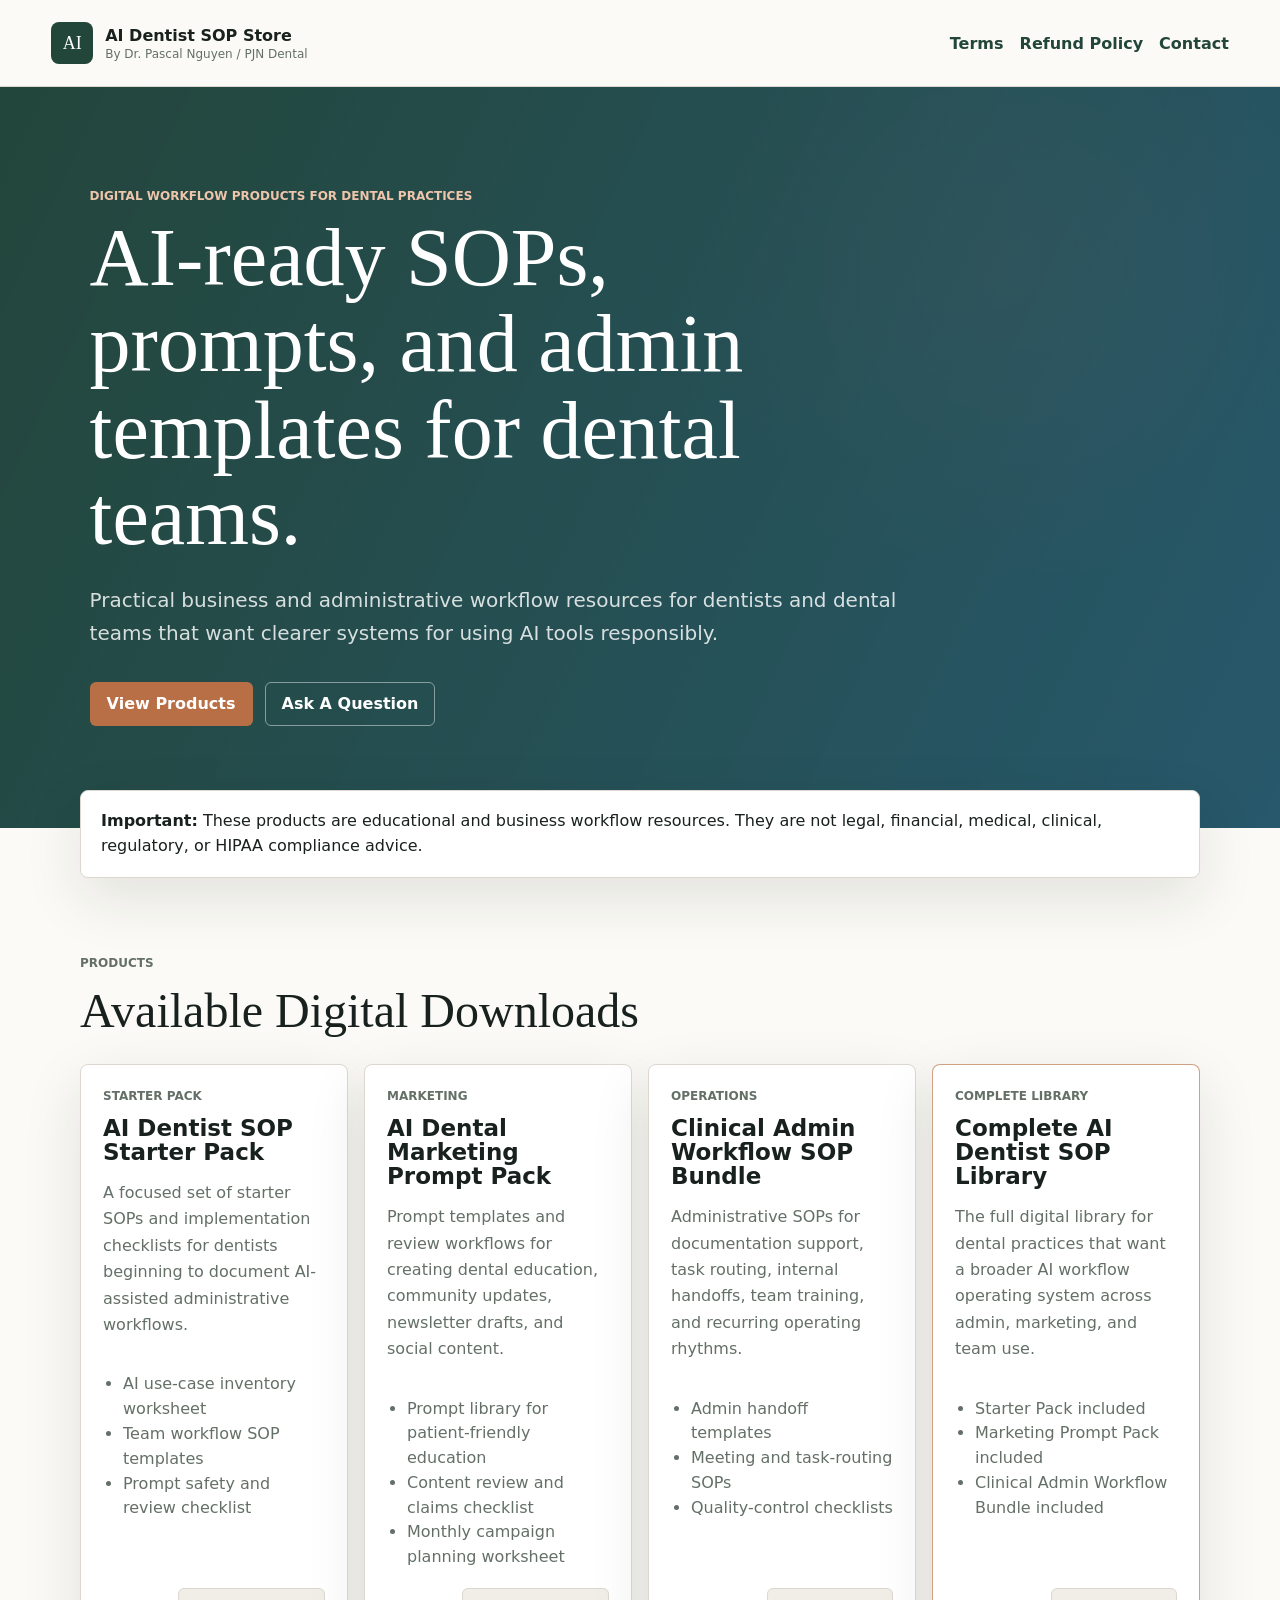
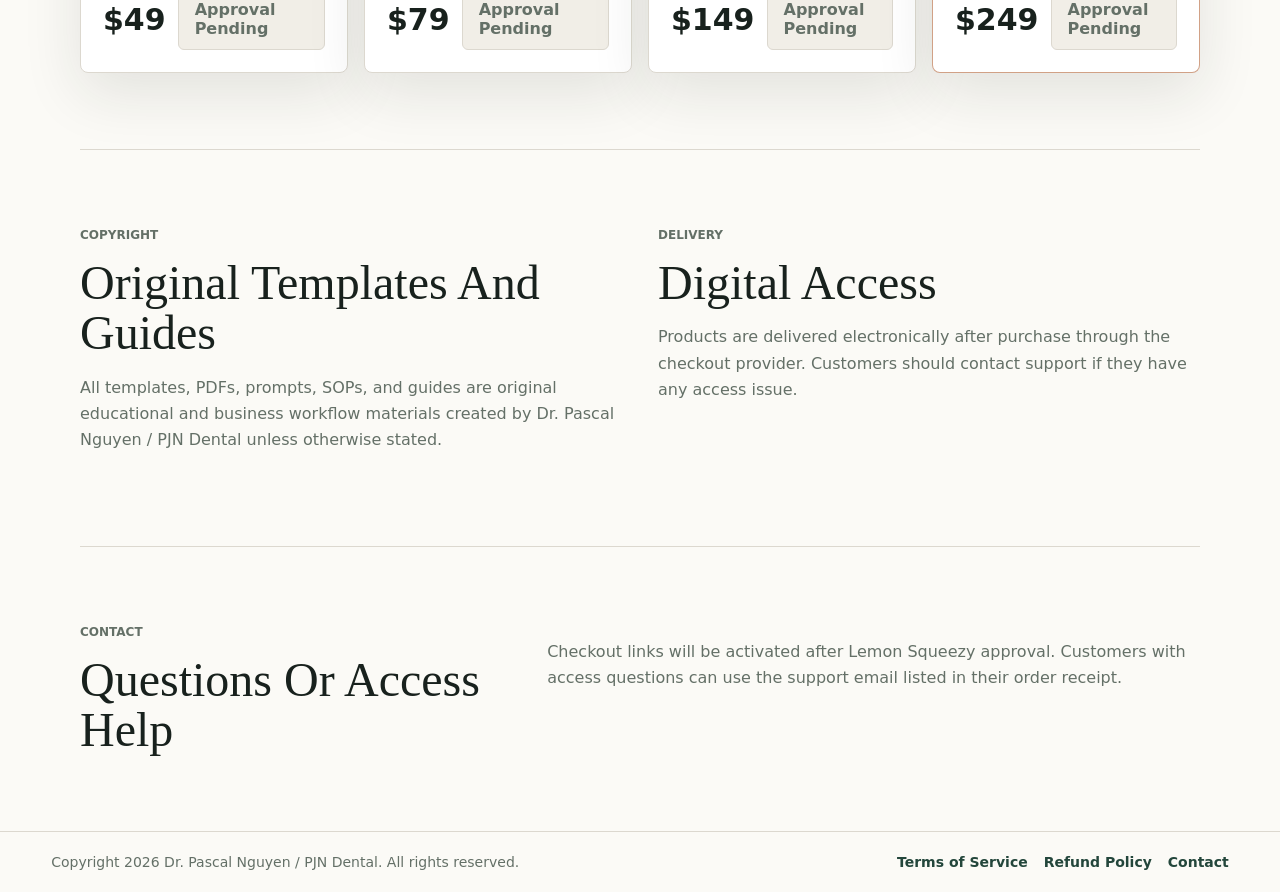
==== index.html @ 6eb7b1df "Initial SOP store - AI Dentist" ====
<!doctype html>
<html lang="en">
  <head>
    <meta charset="UTF-8" />
    <meta name="viewport" content="width=device-width, initial-scale=1.0" />
    <title>AI Dentist SOP Store</title>
    <meta
      name="description"
      content="Digital SOPs, prompts, and workflow templates for dental teams using AI in business and administrative operations."
    />
    <link rel="stylesheet" href="./styles.css" />
  </head>
  <body>
    <header class="site-header">
      <a class="brand" href="./index.html" aria-label="AI Dentist SOP Store home">
        <span class="brand-mark">AI</span>
        <span>
          <strong>AI Dentist SOP Store</strong>
          <small>By Dr. Pascal Nguyen / PJN Dental</small>
        </span>
      </a>
      <nav aria-label="Store policies">
        <a href="./terms.html">Terms</a>
        <a href="./refund-policy.html">Refund Policy</a>
        <a href="#contact">Contact</a>
      </nav>
    </header>

    <main>
      <section class="hero">
        <p class="eyebrow">Digital workflow products for dental practices</p>
        <h1>AI-ready SOPs, prompts, and admin templates for dental teams.</h1>
        <p class="hero-copy">
          Practical business and administrative workflow resources for dentists and dental teams that want clearer systems for using AI tools responsibly.
        </p>
        <div class="hero-actions">
          <a class="button primary" href="#products">View Products</a>
          <a class="button secondary" href="#contact">Ask A Question</a>
        </div>
      </section>

      <section class="notice" aria-label="Important product boundary">
        <strong>Important:</strong>
        These products are educational and business workflow resources. They are not legal, financial, medical, clinical, regulatory, or HIPAA compliance advice.
      </section>

      <section id="products" class="section">
        <div class="section-heading">
          <p class="eyebrow">Products</p>
          <h2>Available Digital Downloads</h2>
        </div>

        <div class="product-grid">
          <article class="product-card">
            <div>
              <p class="product-type">Starter Pack</p>
              <h3>AI Dentist SOP Starter Pack</h3>
              <p>
                A focused set of starter SOPs and implementation checklists for dentists beginning to document AI-assisted administrative workflows.
              </p>
            </div>
            <ul>
              <li>AI use-case inventory worksheet</li>
              <li>Team workflow SOP templates</li>
              <li>Prompt safety and review checklist</li>
            </ul>
            <div class="product-footer">
              <strong>$49</strong>
              <span class="button disabled" aria-label="Checkout opens after Lemon Squeezy approval">Approval Pending</span>
            </div>
          </article>

          <article class="product-card">
            <div>
              <p class="product-type">Marketing</p>
              <h3>AI Dental Marketing Prompt Pack</h3>
              <p>
                Prompt templates and review workflows for creating dental education, community updates, newsletter drafts, and social content.
              </p>
            </div>
            <ul>
              <li>Prompt library for patient-friendly education</li>
              <li>Content review and claims checklist</li>
              <li>Monthly campaign planning worksheet</li>
            </ul>
            <div class="product-footer">
              <strong>$79</strong>
              <span class="button disabled" aria-label="Checkout opens after Lemon Squeezy approval">Approval Pending</span>
            </div>
          </article>

          <article class="product-card">
            <div>
              <p class="product-type">Operations</p>
              <h3>Clinical Admin Workflow SOP Bundle</h3>
              <p>
                Administrative SOPs for documentation support, task routing, internal handoffs, team training, and recurring operating rhythms.
              </p>
            </div>
            <ul>
              <li>Admin handoff templates</li>
              <li>Meeting and task-routing SOPs</li>
              <li>Quality-control checklists</li>
            </ul>
            <div class="product-footer">
              <strong>$149</strong>
              <span class="button disabled" aria-label="Checkout opens after Lemon Squeezy approval">Approval Pending</span>
            </div>
          </article>

          <article class="product-card featured">
            <div>
              <p class="product-type">Complete Library</p>
              <h3>Complete AI Dentist SOP Library</h3>
              <p>
                The full digital library for dental practices that want a broader AI workflow operating system across admin, marketing, and team use.
              </p>
            </div>
            <ul>
              <li>Starter Pack included</li>
              <li>Marketing Prompt Pack included</li>
              <li>Clinical Admin Workflow Bundle included</li>
            </ul>
            <div class="product-footer">
              <strong>$249</strong>
              <span class="button disabled" aria-label="Checkout opens after Lemon Squeezy approval">Approval Pending</span>
            </div>
          </article>
        </div>
      </section>

      <section class="section split">
        <div>
          <p class="eyebrow">Copyright</p>
          <h2>Original Templates And Guides</h2>
          <p>
            All templates, PDFs, prompts, SOPs, and guides are original educational and business workflow materials created by Dr. Pascal Nguyen / PJN Dental unless otherwise stated.
          </p>
        </div>
        <div>
          <p class="eyebrow">Delivery</p>
          <h2>Digital Access</h2>
          <p>
            Products are delivered electronically after purchase through the checkout provider. Customers should contact support if they have any access issue.
          </p>
        </div>
      </section>

      <section id="contact" class="section contact-band">
        <div>
          <p class="eyebrow">Contact</p>
          <h2>Questions Or Access Help</h2>
        </div>
        <p>
          Checkout links will be activated after Lemon Squeezy approval. Customers with access questions can use the support email listed in their order receipt.
        </p>
      </section>
    </main>

    <footer class="site-footer">
      <span>Copyright 2026 Dr. Pascal Nguyen / PJN Dental. All rights reserved.</span>
      <span>
        <a href="./terms.html">Terms of Service</a>
        <a href="./refund-policy.html">Refund Policy</a>
        <a href="#contact">Contact</a>
      </span>
    </footer>
  </body>
</html>
---- styles.css ----
:root {
  --ink: #18211d;
  --muted: #647067;
  --paper: #fbfaf6;
  --surface: #ffffff;
  --pine: #23463b;
  --blue: #285c76;
  --copper: #b86f45;
  --line: #dcd8cf;
  --shadow: 0 20px 60px rgba(24, 33, 29, 0.11);
}

* {
  box-sizing: border-box;
}

html {
  scroll-behavior: smooth;
}

body {
  margin: 0;
  color: var(--ink);
  background: var(--paper);
  font-family: Inter, ui-sans-serif, system-ui, -apple-system, BlinkMacSystemFont, "Segoe UI", sans-serif;
  letter-spacing: 0;
}

a {
  color: inherit;
}

.site-header,
.site-footer {
  display: flex;
  align-items: center;
  justify-content: space-between;
  gap: 24px;
  padding: 22px clamp(18px, 4vw, 56px);
}

.site-header {
  position: sticky;
  top: 0;
  z-index: 5;
  background: rgba(251, 250, 246, 0.93);
  border-bottom: 1px solid var(--line);
  backdrop-filter: blur(14px);
}

.brand {
  display: inline-flex;
  align-items: center;
  gap: 12px;
  text-decoration: none;
}

.brand-mark {
  width: 42px;
  height: 42px;
  display: grid;
  place-items: center;
  color: #fff;
  background: var(--pine);
  border-radius: 8px;
  font-family: Georgia, "Times New Roman", serif;
  font-size: 18px;
}

.brand strong,
.brand small {
  display: block;
}

.brand small {
  margin-top: 2px;
  color: var(--muted);
  font-size: 12px;
}

nav,
.site-footer span:last-child {
  display: flex;
  flex-wrap: wrap;
  gap: 16px;
}

nav a,
.site-footer a {
  color: var(--pine);
  font-weight: 700;
  text-decoration: none;
}

nav a:hover,
.site-footer a:hover {
  text-decoration: underline;
}

.hero {
  min-height: 70vh;
  display: grid;
  align-content: center;
  padding: clamp(56px, 8vw, 112px) clamp(18px, 7vw, 96px);
  color: #fff;
  background:
    linear-gradient(115deg, rgba(35, 70, 59, 0.97), rgba(40, 92, 118, 0.82)),
    radial-gradient(circle at 78% 24%, rgba(184, 111, 69, 0.45), transparent 28%),
    var(--pine);
}

.hero > * {
  max-width: 820px;
}

.eyebrow {
  margin: 0 0 12px;
  color: var(--copper);
  text-transform: uppercase;
  font-size: 12px;
  font-weight: 800;
  letter-spacing: 0;
}

.hero .eyebrow {
  color: #efc5ab;
}

h1,
h2,
h3,
p {
  overflow-wrap: anywhere;
}

h1,
h2,
h3 {
  margin: 0;
  line-height: 1.05;
}

h1,
h2 {
  font-family: Georgia, "Times New Roman", serif;
  font-weight: 500;
}

h1 {
  font-size: clamp(42px, 7vw, 82px);
  max-width: 930px;
}

h2 {
  font-size: clamp(30px, 4vw, 48px);
}

h3 {
  font-size: 23px;
}

.hero-copy,
.section p,
.product-card p,
.policy-body p,
.policy-body li {
  color: var(--muted);
  line-height: 1.65;
}

.hero-copy {
  color: rgba(255, 255, 255, 0.82);
  margin: 24px 0 0;
  font-size: 20px;
}

.hero-actions {
  display: flex;
  flex-wrap: wrap;
  gap: 12px;
  margin-top: 32px;
}

.button {
  min-height: 44px;
  display: inline-flex;
  align-items: center;
  justify-content: center;
  padding: 11px 16px;
  border: 1px solid transparent;
  border-radius: 6px;
  font-weight: 800;
  text-decoration: none;
}

.button.primary {
  color: #fff;
  background: var(--copper);
}

.button.disabled {
  color: var(--muted);
  background: #f1eee7;
  border-color: var(--line);
}

.button.secondary {
  color: #fff;
  border-color: rgba(255, 255, 255, 0.45);
}

.notice {
  margin: -38px auto 0;
  width: min(1120px, calc(100% - 36px));
  position: relative;
  padding: 18px 20px;
  background: #fff;
  border: 1px solid var(--line);
  border-radius: 8px;
  box-shadow: var(--shadow);
  line-height: 1.55;
}

.section,
.policy-body {
  width: min(1120px, calc(100% - 36px));
  margin: 0 auto;
  padding: 76px 0;
}

.section-heading {
  margin-bottom: 28px;
}

.product-grid {
  display: grid;
  grid-template-columns: repeat(4, minmax(0, 1fr));
  gap: 16px;
}

.product-card {
  min-height: 520px;
  display: flex;
  flex-direction: column;
  gap: 18px;
  padding: 22px;
  background: var(--surface);
  border: 1px solid var(--line);
  border-radius: 8px;
  box-shadow: var(--shadow);
}

.product-card.featured {
  border-color: rgba(184, 111, 69, 0.65);
}

.product-type {
  margin: 0 0 9px;
  color: var(--blue);
  font-size: 12px;
  font-weight: 900;
  text-transform: uppercase;
}

.product-card ul {
  margin: 0;
  padding-left: 20px;
  color: var(--muted);
  line-height: 1.55;
}

.product-footer {
  margin-top: auto;
  display: flex;
  align-items: center;
  justify-content: space-between;
  gap: 12px;
}

.product-footer strong {
  font-size: 30px;
}

.split {
  display: grid;
  grid-template-columns: repeat(2, minmax(0, 1fr));
  gap: 36px;
  border-top: 1px solid var(--line);
}

.contact-band {
  display: grid;
  grid-template-columns: minmax(0, 0.8fr) minmax(0, 1.2fr);
  gap: 32px;
  border-top: 1px solid var(--line);
}

.policy-hero {
  padding: 72px clamp(18px, 7vw, 96px) 44px;
  color: #fff;
  background: linear-gradient(115deg, var(--pine), var(--blue));
}

.policy-hero p {
  max-width: 720px;
  color: rgba(255, 255, 255, 0.82);
  line-height: 1.6;
}

.policy-body {
  max-width: 860px;
}

.policy-body section + section {
  margin-top: 34px;
}

.policy-body h2 {
  font-size: 30px;
}

.site-footer {
  border-top: 1px solid var(--line);
  color: var(--muted);
  font-size: 14px;
}

@media (max-width: 980px) {
  .product-grid {
    grid-template-columns: repeat(2, minmax(0, 1fr));
  }
}

@media (max-width: 700px) {
  .site-header,
  .site-footer {
    align-items: flex-start;
    flex-direction: column;
  }

  .hero {
    min-height: auto;
  }

  .product-grid,
  .split,
  .contact-band {
    grid-template-columns: 1fr;
  }

  .product-card {
    min-height: 0;
  }

  .product-footer {
    align-items: flex-start;
    flex-direction: column;
  }
}
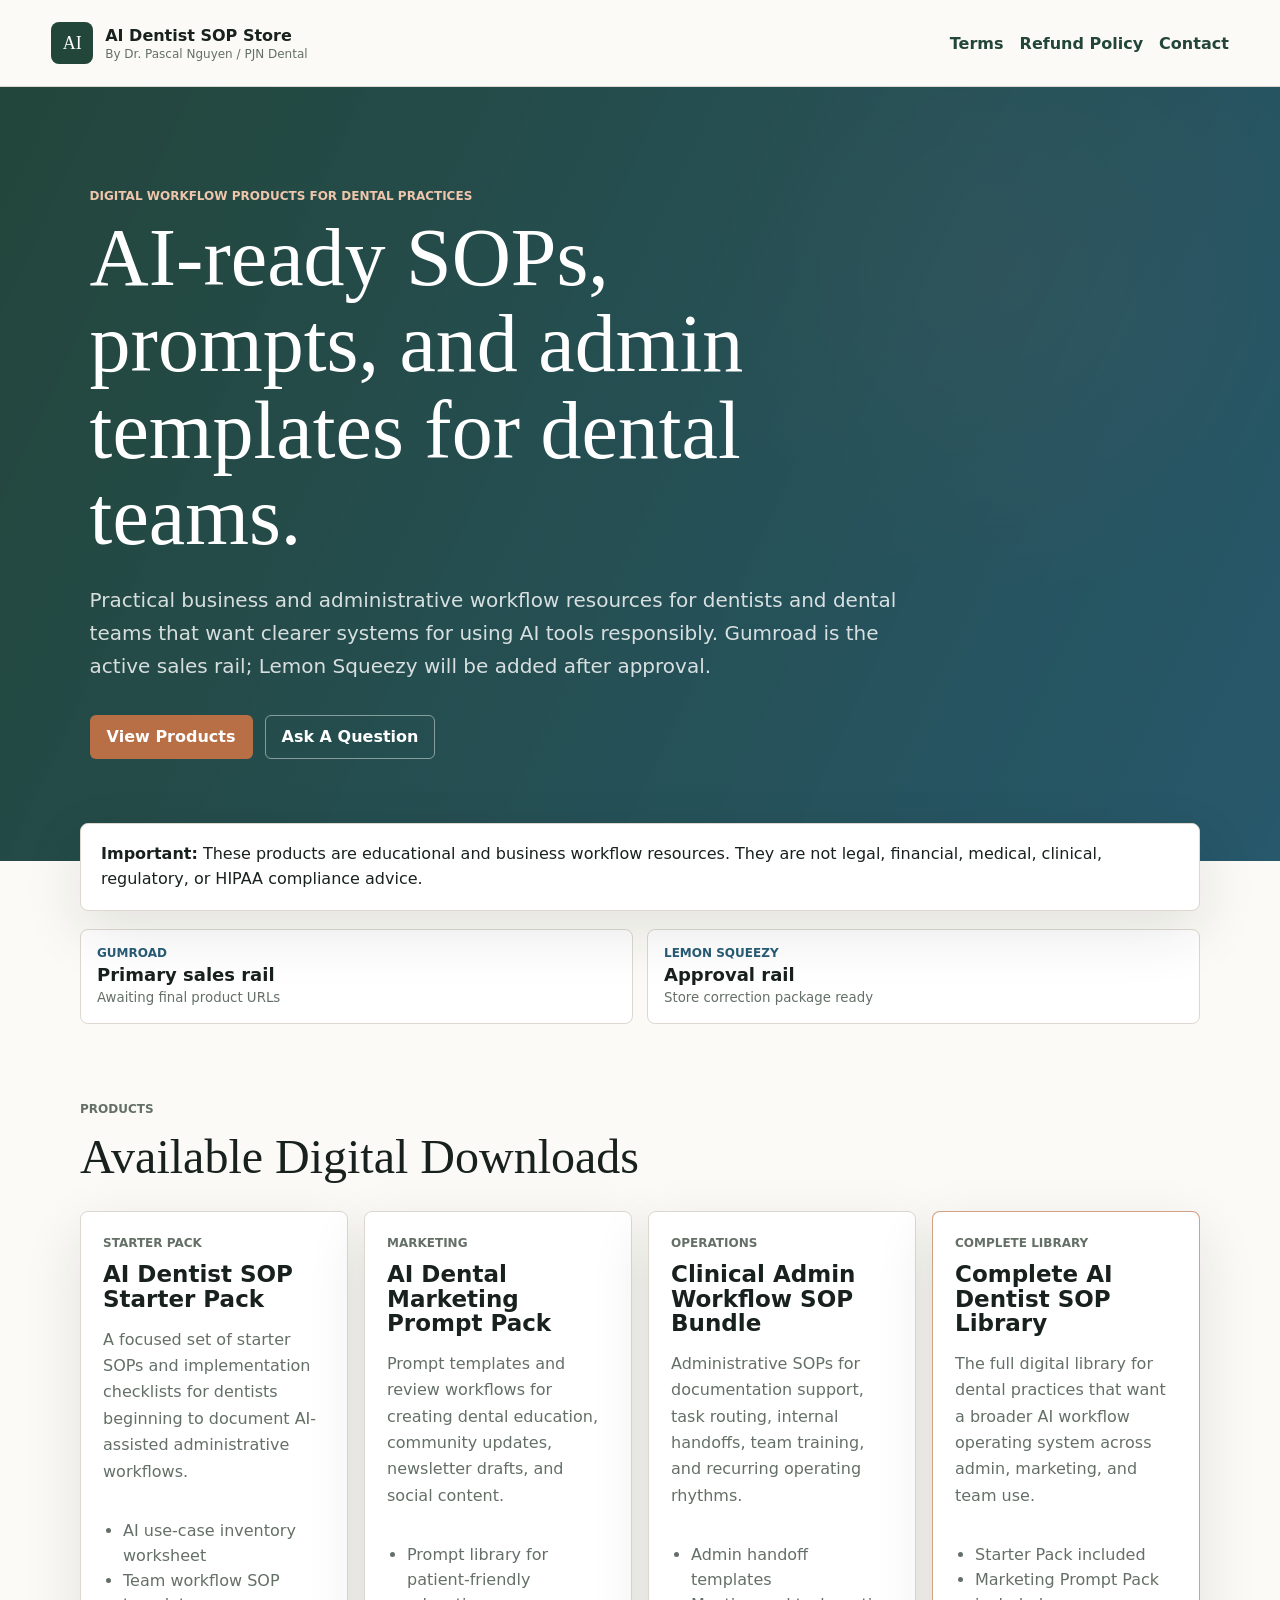
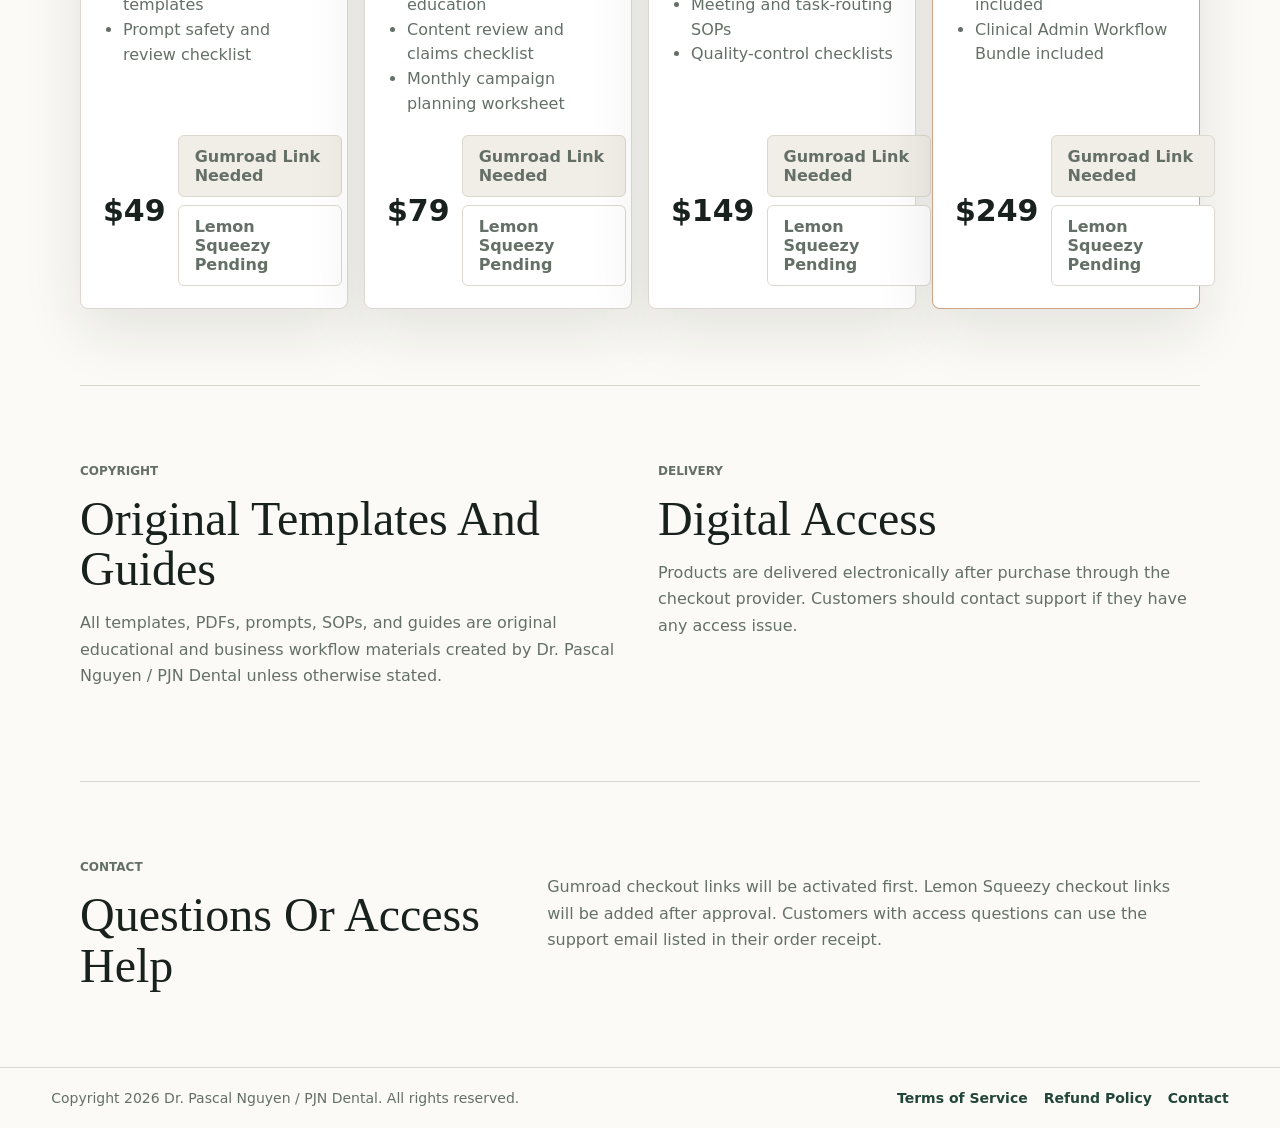
==== commit e824b47b: "Publish updated store: products, styles, sample-docs - Updated index.html with product listings and " ====
--- a/index.html
+++ b/index.html
@@ -6,7 +6,7 @@
     <title>AI Dentist SOP Store</title>
     <meta
       name="description"
-      content="Digital SOPs, prompts, and workflow templates for dental teams using AI in business and administrative operations."
+      content="Digital SOPs, prompts, and workflow templates for dental teams using AI in business and administrative operations, available through Gumroad and Lemon Squeezy."
     />
     <link rel="stylesheet" href="./styles.css" />
   </head>
@@ -31,7 +31,7 @@
         <p class="eyebrow">Digital workflow products for dental practices</p>
         <h1>AI-ready SOPs, prompts, and admin templates for dental teams.</h1>
         <p class="hero-copy">
-          Practical business and administrative workflow resources for dentists and dental teams that want clearer systems for using AI tools responsibly.
+          Practical business and administrative workflow resources for dentists and dental teams that want clearer systems for using AI tools responsibly. Gumroad is the active sales rail; Lemon Squeezy will be added after approval.
         </p>
         <div class="hero-actions">
           <a class="button primary" href="#products">View Products</a>
@@ -42,6 +42,19 @@
       <section class="notice" aria-label="Important product boundary">
         <strong>Important:</strong>
         These products are educational and business workflow resources. They are not legal, financial, medical, clinical, regulatory, or HIPAA compliance advice.
+      </section>
+
+      <section class="channel-strip" aria-label="Sales channel status">
+        <div>
+          <span>Gumroad</span>
+          <strong>Primary sales rail</strong>
+          <small>Awaiting final product URLs</small>
+        </div>
+        <div>
+          <span>Lemon Squeezy</span>
+          <strong>Approval rail</strong>
+          <small>Store correction package ready</small>
+        </div>
       </section>
 
       <section id="products" class="section">
@@ -66,7 +79,10 @@
             </ul>
             <div class="product-footer">
               <strong>$49</strong>
-              <span class="button disabled" aria-label="Checkout opens after Lemon Squeezy approval">Approval Pending</span>
+              <div class="channel-actions">
+                <span class="button disabled" aria-label="Gumroad checkout link needed">Gumroad Link Needed</span>
+                <span class="button disabled subtle" aria-label="Lemon Squeezy checkout opens after approval">Lemon Squeezy Pending</span>
+              </div>
             </div>
           </article>
 
@@ -85,7 +101,10 @@
             </ul>
             <div class="product-footer">
               <strong>$79</strong>
-              <span class="button disabled" aria-label="Checkout opens after Lemon Squeezy approval">Approval Pending</span>
+              <div class="channel-actions">
+                <span class="button disabled" aria-label="Gumroad checkout link needed">Gumroad Link Needed</span>
+                <span class="button disabled subtle" aria-label="Lemon Squeezy checkout opens after approval">Lemon Squeezy Pending</span>
+              </div>
             </div>
           </article>
 
@@ -104,7 +123,10 @@
             </ul>
             <div class="product-footer">
               <strong>$149</strong>
-              <span class="button disabled" aria-label="Checkout opens after Lemon Squeezy approval">Approval Pending</span>
+              <div class="channel-actions">
+                <span class="button disabled" aria-label="Gumroad checkout link needed">Gumroad Link Needed</span>
+                <span class="button disabled subtle" aria-label="Lemon Squeezy checkout opens after approval">Lemon Squeezy Pending</span>
+              </div>
             </div>
           </article>
 
@@ -123,7 +145,10 @@
             </ul>
             <div class="product-footer">
               <strong>$249</strong>
-              <span class="button disabled" aria-label="Checkout opens after Lemon Squeezy approval">Approval Pending</span>
+              <div class="channel-actions">
+                <span class="button disabled" aria-label="Gumroad checkout link needed">Gumroad Link Needed</span>
+                <span class="button disabled subtle" aria-label="Lemon Squeezy checkout opens after approval">Lemon Squeezy Pending</span>
+              </div>
             </div>
           </article>
         </div>
@@ -152,7 +177,7 @@
           <h2>Questions Or Access Help</h2>
         </div>
         <p>
-          Checkout links will be activated after Lemon Squeezy approval. Customers with access questions can use the support email listed in their order receipt.
+          Gumroad checkout links will be activated first. Lemon Squeezy checkout links will be added after approval. Customers with access questions can use the support email listed in their order receipt.
         </p>
       </section>
     </main>
--- a/styles.css
+++ b/styles.css
@@ -204,6 +204,10 @@
   border-color: var(--line);
 }
 
+.button.disabled.subtle {
+  background: #fff;
+}
+
 .button.secondary {
   color: #fff;
   border-color: rgba(255, 255, 255, 0.45);
@@ -221,6 +225,45 @@
   line-height: 1.55;
 }
 
+.channel-strip {
+  width: min(1120px, calc(100% - 36px));
+  margin: 18px auto 0;
+  display: grid;
+  grid-template-columns: repeat(2, minmax(0, 1fr));
+  gap: 14px;
+}
+
+.channel-strip div {
+  padding: 16px;
+  background: var(--surface);
+  border: 1px solid var(--line);
+  border-radius: 8px;
+}
+
+.channel-strip span,
+.channel-strip small {
+  display: block;
+}
+
+.channel-strip span {
+  color: var(--blue);
+  font-size: 12px;
+  font-weight: 900;
+  text-transform: uppercase;
+}
+
+.channel-strip strong {
+  display: block;
+  margin-top: 4px;
+  font-size: 18px;
+}
+
+.channel-strip small {
+  margin-top: 4px;
+  color: var(--muted);
+  line-height: 1.4;
+}
+
 .section,
 .policy-body {
   width: min(1120px, calc(100% - 36px));
@@ -281,6 +324,12 @@
   font-size: 30px;
 }
 
+.channel-actions {
+  display: grid;
+  gap: 8px;
+  min-width: 164px;
+}
+
 .split {
   display: grid;
   grid-template-columns: repeat(2, minmax(0, 1fr));
@@ -343,6 +392,7 @@
   }
 
   .product-grid,
+  .channel-strip,
   .split,
   .contact-band {
     grid-template-columns: 1fr;
@@ -356,4 +406,8 @@
     align-items: flex-start;
     flex-direction: column;
   }
-}
+
+  .channel-actions {
+    width: 100%;
+  }
+}
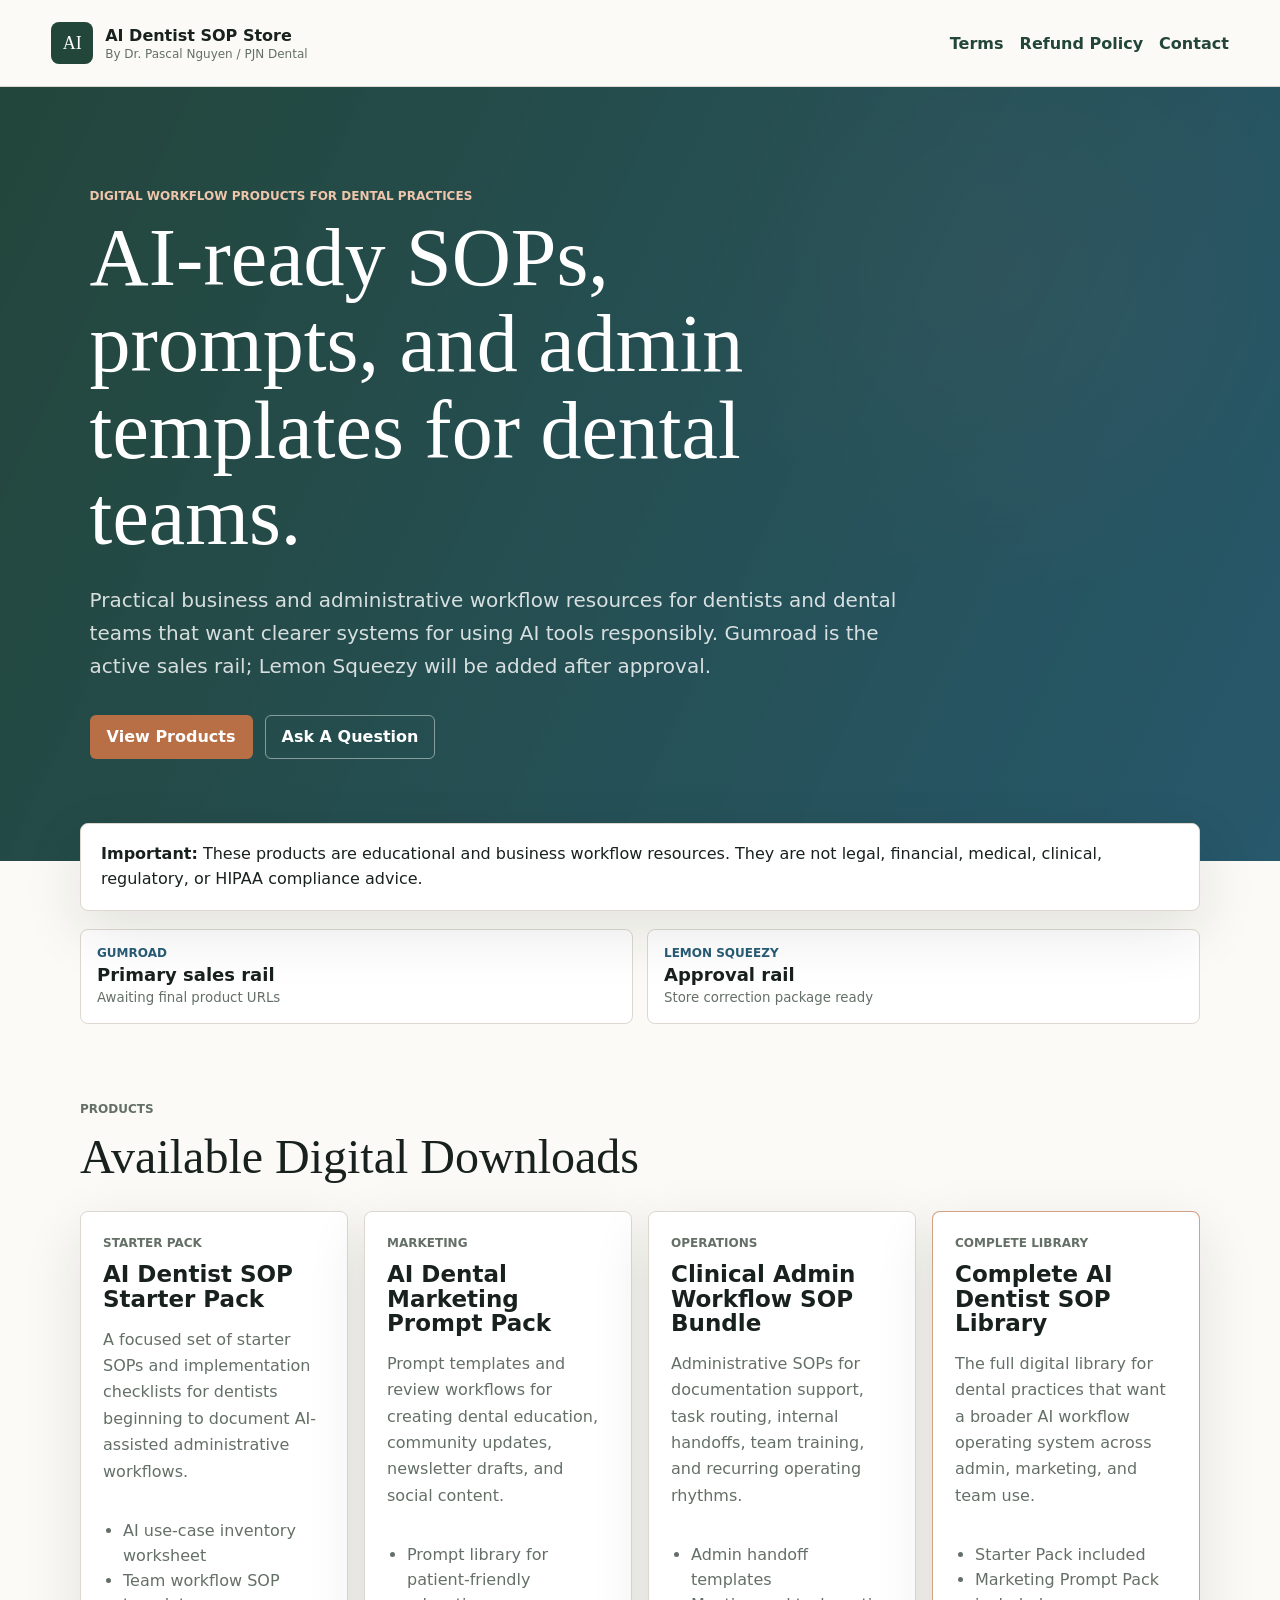
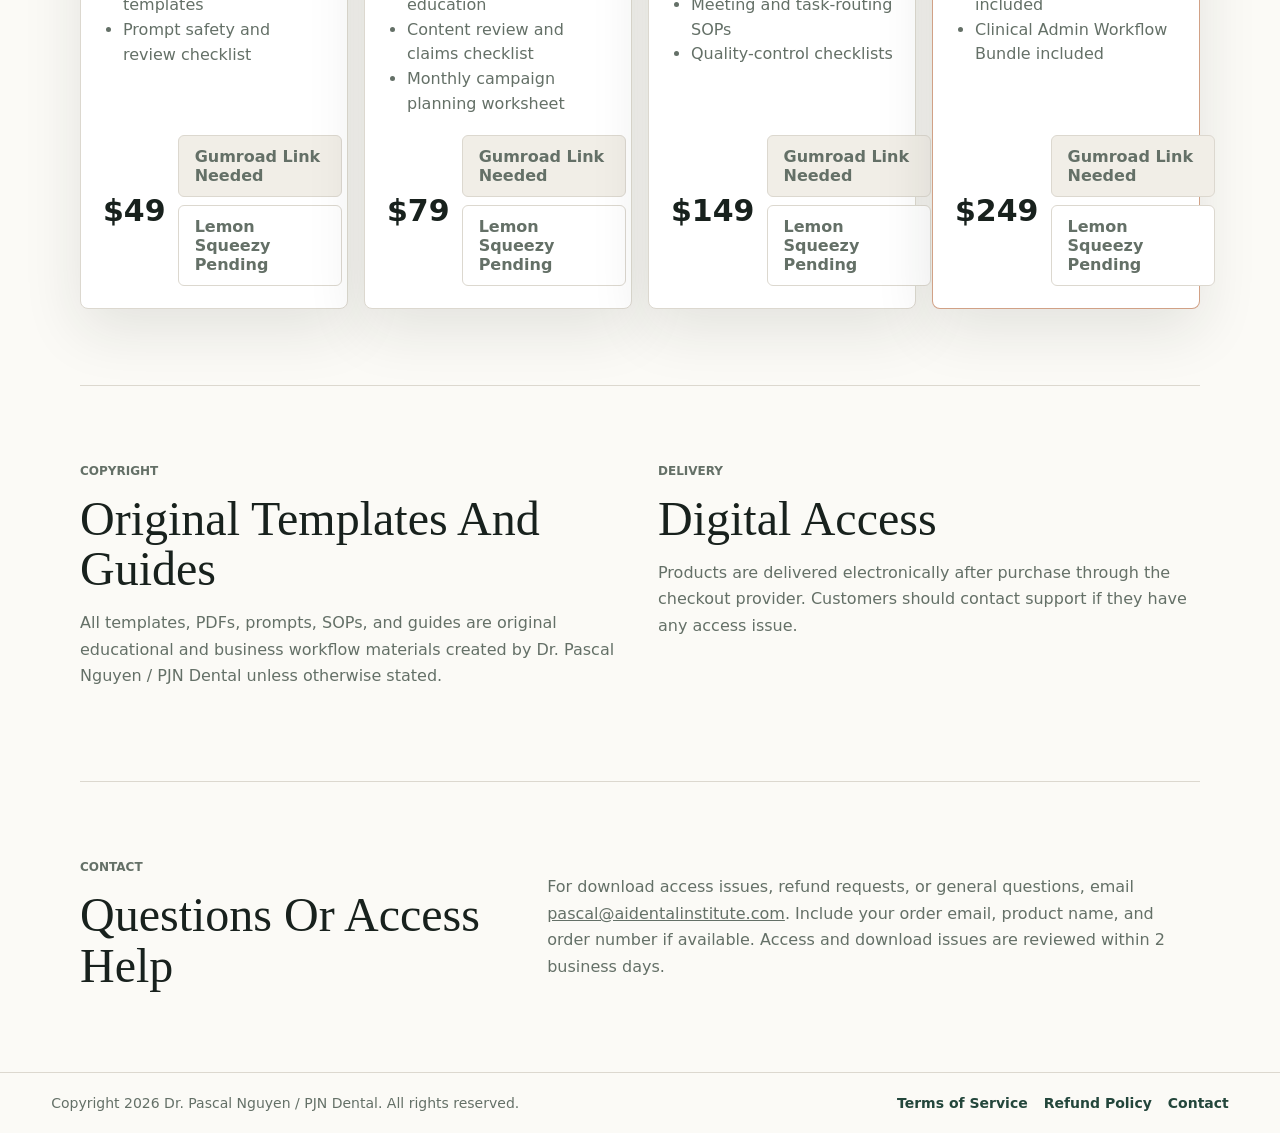
==== commit 9b60e1f4: "Publish support contact details" ====
--- a/index.html
+++ b/index.html
@@ -177,7 +177,10 @@
           <h2>Questions Or Access Help</h2>
         </div>
         <p>
-          Gumroad checkout links will be activated first. Lemon Squeezy checkout links will be added after approval. Customers with access questions can use the support email listed in their order receipt.
+          For download access issues, refund requests, or general questions, email
+          <a href="mailto:pascal@aidentalinstitute.com">pascal@aidentalinstitute.com</a>.
+          Include your order email, product name, and order number if available.
+          Access and download issues are reviewed within 2 business days.
         </p>
       </section>
     </main>
